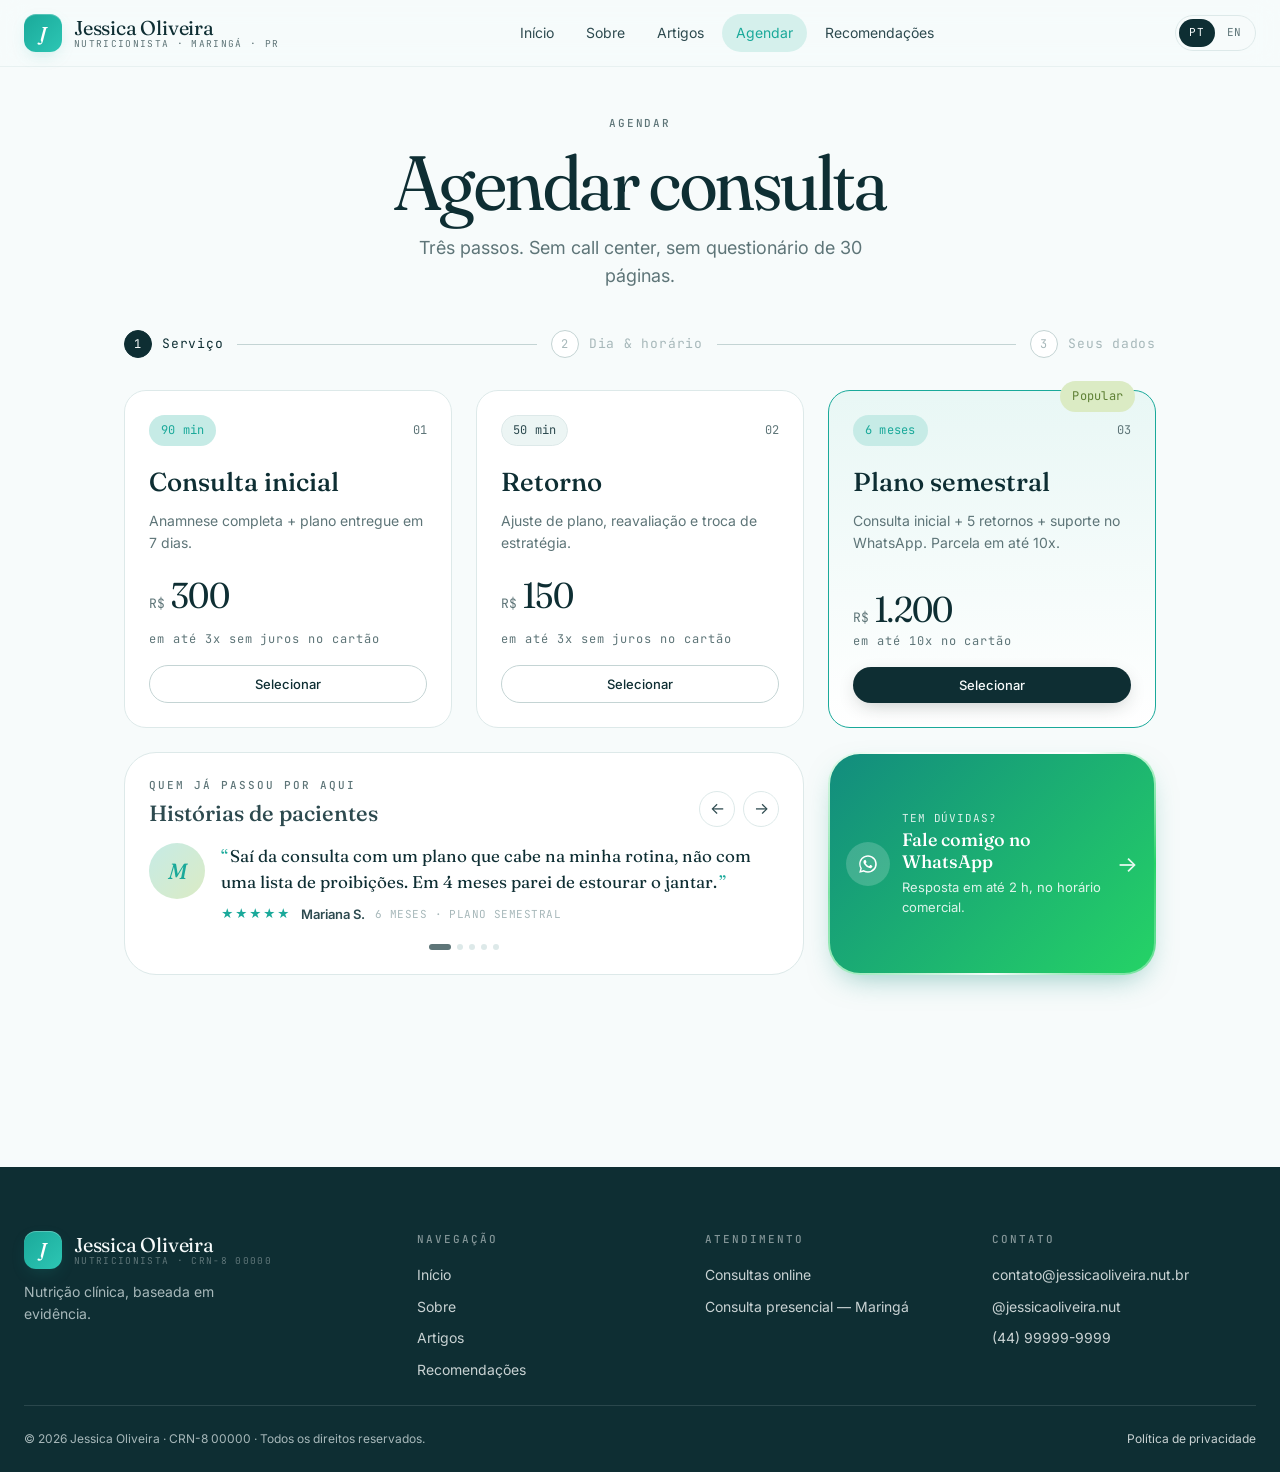
==== agendamento.html @ 76c6b646 "Site da Jessica Oliveira: versão inicial a partir do Claude Design - Páginas estáticas (início, sobr" ====
<!DOCTYPE html>
<html lang="pt-BR">
<head>
<meta charset="UTF-8">
<meta name="viewport" content="width=device-width, initial-scale=1.0">
<title>Agendar consulta · Jessica Oliveira, Nutricionista</title>
<meta name="description" content="Agende sua consulta de nutrição online ou presencial em Maringá - PR.">
<meta name="robots" content="noindex"><!-- REMOVER no lançamento -->
<link rel="icon" href="assets/favicon.svg" type="image/svg+xml">
<link rel="stylesheet" href="assets/styles.css">
<style>
  .stepper { display:flex; gap:0; align-items:center; margin-bottom: var(--s-6); }
  .step-node { display:flex; align-items:center; gap:10px; color:var(--ink-4); font-size:13px; font-family:var(--ff-mono); letter-spacing:0.06em; }
  .step-node .num { width:28px;height:28px;border-radius:50%;border:1px solid var(--line-2);display:grid;place-items:center;font-size:12px;background:var(--bg-3); flex:none; }
  .step-node.active { color:var(--ink); }
  .step-node.active .num { background:var(--ink); color:var(--bg); border-color:var(--ink); }
  .step-node.done .num { background:var(--primary); color:#fff; border-color:var(--primary); }
  .step-node.done { color:var(--primary); }
  .step-line { flex:1; height:1px; background:var(--line-2); margin: 0 14px; min-width: 20px; }
  @media (max-width: 560px) {
    .step-node .lbl { display:none; }
    .step-node.active .lbl { display:inline; }
    .step-line { margin: 0 8px; }
  }

  .service-card { padding: var(--s-5); border: 1px solid var(--line); border-radius: var(--r-lg); background: var(--bg-3); cursor: pointer; transition: all 0.2s var(--ease); display:flex;flex-direction:column; height:100%; position:relative; }
  .service-card:hover { border-color: var(--line-2); transform: translateY(-2px); box-shadow: var(--shadow); }
  .service-card.selected { border-color: var(--primary); box-shadow: 0 0 0 3px color-mix(in oklab, var(--primary) 18%, transparent), var(--shadow); background: color-mix(in oklab, var(--primary-soft) 30%, var(--bg-3)); }

  .cal-grid { display:grid; grid-template-columns: repeat(7, 1fr); gap: 6px; }
  .cal-head { font-family: var(--ff-mono); font-size: 11px; letter-spacing:0.08em; color:var(--ink-3); text-align:center; padding: 6px 0; }
  .cal-day { aspect-ratio: 1; display:grid; place-items:center; border-radius: 10px; font-size: 14px; font-family: var(--ff-mono); cursor: pointer; transition: all 0.15s var(--ease); background: transparent; color: var(--ink-2); border:1px solid transparent; }
  .cal-day.empty { visibility: hidden; pointer-events: none; }
  .cal-day.disabled { color: var(--ink-4); cursor: not-allowed; }
  .cal-day.avail:hover { background: var(--bg-2); border-color: var(--line-2); }
  .cal-day.selected { background: var(--ink); color: var(--bg); font-weight: 600; }
  .cal-day.today { border-color: var(--primary); }

  .time-slot { padding: 10px 12px; background: var(--bg-3); border: 1px solid var(--line); border-radius: var(--r); font-size: 14px; font-family: var(--ff-mono); cursor: pointer; transition: all 0.15s; }
  .time-slot:hover { border-color: var(--line-2); }
  .time-slot.selected { background: var(--ink); color: var(--bg); border-color: var(--ink); }

  .services-layout { display: grid; grid-template-columns: repeat(3, 1fr); gap: var(--s-5); }
  @media (max-width: 880px) {
    .services-layout { grid-template-columns: 1fr; }
    .services-layout > * { grid-column: 1 / -1 !important; grid-row: auto !important; }
  }

  /* Depoimentos */
  .testimonial-carousel { background: var(--bg-3); border: 1px solid var(--line); border-radius: var(--r-xl); padding: var(--s-5); display: flex; flex-direction: column; gap: var(--s-4); overflow: hidden; }
  .tcarousel-head { display: flex; justify-content: space-between; align-items: flex-end; gap: var(--s-3); }
  .tcarousel-controls { display:flex; gap: 8px; }
  .tcbtn { width: 36px; height: 36px; border-radius: 50%; border: 1px solid var(--line); background: var(--bg-3); color: var(--ink-2); font-size: 16px; display:flex; align-items:center; justify-content:center; transition: all 200ms ease; }
  .tcbtn:hover { background: var(--ink); color: var(--bg); border-color: var(--ink); }
  .tcarousel-viewport { overflow: hidden; }
  .tcarousel-track { display: flex; gap: var(--s-4); transition: transform 600ms cubic-bezier(0.22, 1, 0.36, 1); will-change: transform; }
  .tslide { flex: 0 0 100%; min-width: 0; display: grid; grid-template-columns: auto 1fr; gap: var(--s-4); align-items: start; }
  .tslide .avatar { width: 56px; height: 56px; font-size: 22px; }
  .tslide-quote { font-family: var(--ff-display); font-size: 17px; line-height: 1.5; color: var(--ink); font-weight: 400; text-wrap: pretty; }
  .tslide-quote::before { content: '“'; color: var(--primary); margin-right: 2px; }
  .tslide-quote::after { content: '”'; color: var(--primary); margin-left: 2px; }
  .tslide-meta { margin-top: 10px; display: flex; align-items: center; gap: 10px; font-size: 13px; flex-wrap: wrap; }
  .tslide-name { font-weight: 600; color: var(--ink-2); }
  .tslide-detail { color: var(--ink-4); font-family: var(--ff-mono); font-size: 11px; letter-spacing: 0.04em; text-transform: uppercase; }
  .tslide-stars { color: var(--primary); letter-spacing: 1px; font-size: 12px; }
  .tcarousel-dots { display: flex; gap: 6px; justify-content: center; padding-top: 4px; }
  .tcdot { width: 6px; height: 6px; border-radius: 50%; background: var(--line); border: none; padding: 0; transition: all 250ms ease; }
  .tcdot.active { background: var(--ink-3); width: 22px; border-radius: 3px; }

  /* WhatsApp */
  @property --wa-angle { syntax: '<angle>'; initial-value: 0deg; inherits: false; }
  .wa-cta {
    display: flex; align-items: center; gap: var(--s-3); padding: var(--s-4);
    color: white; border-radius: var(--r-xl); position: relative; overflow: hidden;
    box-shadow: 0 12px 30px -12px rgba(18,140,126,0.5);
    transition: transform 250ms ease, box-shadow 250ms ease;
    background:
      linear-gradient(135deg, #128C7E 0%, #25D366 100%) padding-box,
      conic-gradient(from var(--wa-angle), rgba(255,255,255,0) 0deg, rgba(255,255,255,0.95) 40deg, #25D366 90deg, rgba(255,255,255,0) 180deg, rgba(37,211,102,0.6) 260deg, rgba(255,255,255,0.95) 320deg, rgba(255,255,255,0) 360deg) border-box;
    border: 2px solid transparent;
    animation: wa-spin 4s linear infinite;
  }
  @keyframes wa-spin { to { --wa-angle: 360deg; } }
  .wa-cta:hover { transform: translateY(-2px); box-shadow: 0 16px 40px -12px rgba(18,140,126,0.65); }
  .wa-cta:hover .wa-arrow { transform: translateX(4px); }
  .wa-icon { width: 44px; height: 44px; border-radius: 50%; background: rgba(255,255,255,0.18); display: flex; align-items: center; justify-content: center; flex-shrink: 0; }
  .wa-arrow { font-size: 22px; transition: transform 250ms ease; opacity: 0.9; }
  @media (prefers-reduced-motion: reduce) { .wa-cta { animation: none; } }
</style>
</head>
<body data-page="agendar">

<div id="site-nav"></div>

<section class="section" style="padding-top:var(--s-7);padding-bottom:var(--s-5)">
  <div class="container" style="max-width:900px;text-align:center" data-reveal>
    <div class="eyebrow mb-3" data-i18n="nav.booking">Agendar</div>
    <h1 class="display display-lg" style="margin-bottom:var(--s-3)" data-i18n="bk.title">Agendar consulta</h1>
    <p style="font-size:18px;color:var(--ink-3);max-width:44ch;margin:0 auto" data-i18n="bk.sub">Três passos. Sem call center, sem questionário de 30 páginas.</p>
  </div>
</section>

<section class="section" style="padding-top: var(--s-4)">
  <div class="container" style="max-width:1080px">

    <div class="stepper" id="stepper">
      <div class="step-node active" data-step="1"><span class="num">1</span><span class="lbl" data-i18n="bk.step.1">Serviço</span></div>
      <div class="step-line"></div>
      <div class="step-node" data-step="2"><span class="num">2</span><span class="lbl" data-i18n="bk.step.2">Dia & horário</span></div>
      <div class="step-line"></div>
      <div class="step-node" data-step="3"><span class="num">3</span><span class="lbl" data-i18n="bk.step.3">Seus dados</span></div>
    </div>

    <!-- PASSO 1: SERVIÇO (preços em assets/site.js) -->
    <div id="step-1" class="step-panel">
      <div class="services-layout" data-reveal-stagger>
        <div class="service-card tilt" data-service="inicial" data-reveal>
          <div class="flex-between mb-4">
            <div class="chip chip-primary" data-i18n="bk.s.1.dur">90 min</div>
            <div class="num-mono" style="font-size:12px;color:var(--ink-3)">01</div>
          </div>
          <h3 style="font-family:var(--ff-display);font-size:26px;font-weight:500;margin-bottom:8px" data-i18n="bk.s.1.t">Consulta inicial</h3>
          <p style="color:var(--ink-3);font-size:14px;margin-bottom:var(--s-5);flex:1" data-i18n="bk.s.1.d">Anamnese completa + plano entregue em 7 dias.</p>
          <div style="display:flex;align-items:baseline;gap:6px;margin-bottom:var(--s-4)">
            <span class="num-mono" style="font-size:13px;color:var(--ink-3)">R$</span>
            <span class="display" style="font-size:36px;color:var(--ink)" data-price-of="inicial">—</span>
          </div>
          <div class="label-mono" style="margin-bottom:var(--s-4)" data-i18n="bk.installments.3x">em até 3x sem juros no cartão</div>
          <button class="btn btn-ghost btn-sm" style="width:100%;justify-content:center"><span data-i18n="bk.select">Selecionar</span></button>
        </div>

        <div class="service-card tilt" data-service="retorno" data-reveal>
          <div class="flex-between mb-4">
            <div class="chip" data-i18n="bk.s.2.dur">50 min</div>
            <div class="num-mono" style="font-size:12px;color:var(--ink-3)">02</div>
          </div>
          <h3 style="font-family:var(--ff-display);font-size:26px;font-weight:500;margin-bottom:8px" data-i18n="bk.s.2.t">Retorno</h3>
          <p style="color:var(--ink-3);font-size:14px;margin-bottom:var(--s-5);flex:1" data-i18n="bk.s.2.d">Ajuste de plano, reavaliação e troca de estratégia.</p>
          <div style="display:flex;align-items:baseline;gap:6px;margin-bottom:var(--s-4)">
            <span class="num-mono" style="font-size:13px;color:var(--ink-3)">R$</span>
            <span class="display" style="font-size:36px;color:var(--ink)" data-price-of="retorno">—</span>
          </div>
          <div class="label-mono" style="margin-bottom:var(--s-4)" data-i18n="bk.installments.3x">em até 3x sem juros no cartão</div>
          <button class="btn btn-ghost btn-sm" style="width:100%;justify-content:center"><span data-i18n="bk.select">Selecionar</span></button>
        </div>

        <div class="service-card tilt" data-service="plano" data-reveal style="border-color:var(--primary);background:linear-gradient(180deg,color-mix(in oklab, var(--primary-soft) 40%, var(--bg-3)),var(--bg-3))">
          <div style="position:absolute;top:-10px;right:20px" class="chip chip-accent">Popular</div>
          <div class="flex-between mb-4">
            <div class="chip chip-primary" data-i18n="bk.s.3.dur">6 meses</div>
            <div class="num-mono" style="font-size:12px;color:var(--ink-3)">03</div>
          </div>
          <h3 style="font-family:var(--ff-display);font-size:26px;font-weight:500;margin-bottom:8px" data-i18n="bk.s.3.t">Plano semestral</h3>
          <p style="color:var(--ink-3);font-size:14px;margin-bottom:var(--s-5);flex:1" data-i18n="bk.s.3.d">Consulta inicial + 5 retornos + suporte no WhatsApp. Parcela em até 10x.</p>
          <div style="display:flex;align-items:baseline;gap:6px;margin-bottom:4px">
            <span class="num-mono" style="font-size:13px;color:var(--ink-3)">R$</span>
            <span class="display" style="font-size:36px;color:var(--ink)" data-price-of="plano">—</span>
          </div>
          <div class="label-mono" style="margin-bottom:var(--s-4)" data-i18n="bk.installments">em até 10x no cartão</div>
          <button class="btn btn-primary btn-sm" style="width:100%;justify-content:center"><span data-i18n="bk.select">Selecionar</span></button>
        </div>

        <!-- Depoimentos (A CONFIRMAR: trocar por depoimentos reais e autorizados) -->
        <div class="testimonial-carousel" id="tcarousel" style="grid-column: 1 / 3; grid-row: 2;">
          <div class="tcarousel-head">
            <div>
              <div class="eyebrow" style="margin-bottom:6px" data-i18n="bk.tm.eyebrow">Quem já passou por aqui</div>
              <div style="font-family:var(--ff-display);font-size:22px;font-weight:500;line-height:1.2" data-i18n="bk.tm.title">Histórias de pacientes</div>
            </div>
            <div class="tcarousel-controls">
              <button class="tcbtn" id="tc-prev" aria-label="Anterior">←</button>
              <button class="tcbtn" id="tc-next" aria-label="Próximo">→</button>
            </div>
          </div>
          <div class="tcarousel-viewport"><div class="tcarousel-track" id="tc-track"></div></div>
          <div class="tcarousel-dots" id="tc-dots"></div>
        </div>

        <a data-wa="Olá Jessica, gostaria de tirar uma dúvida sobre os planos." class="wa-cta" style="grid-column: 3; grid-row: 2;">
          <div class="wa-icon" aria-hidden="true">
            <svg viewBox="0 0 32 32" width="22" height="22" fill="currentColor"><path d="M16 3.2C8.9 3.2 3.2 8.9 3.2 16c0 2.3.6 4.5 1.7 6.4L3.2 28.8l6.6-1.7c1.9 1 4 1.6 6.2 1.6 7.1 0 12.8-5.7 12.8-12.8S23.1 3.2 16 3.2zm0 23.4c-2 0-3.9-.5-5.6-1.5l-.4-.2-3.9 1 1-3.8-.3-.4A10.6 10.6 0 1 1 16 26.6zm5.8-8c-.3-.2-1.9-.9-2.2-1-.3-.1-.5-.2-.7.2s-.8 1-1 1.2c-.2.2-.4.2-.7.1-.3-.2-1.4-.5-2.6-1.6-.9-.9-1.6-1.9-1.8-2.2-.2-.3 0-.5.1-.7l.5-.6c.2-.2.2-.3.3-.5.1-.2.1-.4 0-.6l-1-2.4c-.3-.6-.5-.5-.7-.5h-.6c-.2 0-.6.1-.9.4-.3.3-1.1 1.1-1.1 2.7s1.1 3.1 1.3 3.3c.2.2 2.2 3.4 5.4 4.8.8.3 1.4.5 1.8.7.8.2 1.5.2 2 .1.6-.1 1.9-.8 2.2-1.5.3-.7.3-1.4.2-1.5-.1-.1-.3-.2-.6-.4z"/></svg>
          </div>
          <div style="flex:1">
            <div style="font-size:11px;letter-spacing:0.08em;text-transform:uppercase;font-family:var(--ff-mono);opacity:0.85" data-i18n="bk.wa.eyebrow">Tem dúvidas?</div>
            <div style="font-family:var(--ff-display);font-size:18px;font-weight:500;line-height:1.2;margin-top:2px" data-i18n="bk.wa.title">Fale comigo no WhatsApp</div>
            <div style="font-size:13px;opacity:0.85;margin-top:4px" data-i18n="bk.wa.sub">Resposta em até 2 h, no horário comercial.</div>
          </div>
          <div class="wa-arrow" aria-hidden="true">→</div>
        </a>
      </div>
    </div>

    <!-- PASSO 2: DIA E HORÁRIO (dias/horários em assets/site.js) -->
    <div id="step-2" class="step-panel" style="display:none">
      <div class="split" style="grid-template-columns:1.1fr 1fr;gap:var(--s-6);align-items:start">
        <div class="card card-lg">
          <div class="flex-between mb-5">
            <button class="btn btn-ghost btn-sm" id="prev-month" aria-label="Mês anterior">←</button>
            <div class="display" id="month-label" style="font-size:22px;font-weight:500"></div>
            <button class="btn btn-ghost btn-sm" id="next-month" aria-label="Próximo mês">→</button>
          </div>
          <div class="cal-grid" id="cal-head"></div>
          <div class="cal-grid" id="cal-days" style="margin-top:4px"></div>
        </div>

        <div class="card card-lg">
          <div class="eyebrow mb-4" id="time-date-label" data-i18n="bk.pick.day">Escolha um dia →</div>
          <div id="time-panel">
            <div style="text-align:center;padding:var(--s-7) 0;color:var(--ink-4)">
              <svg width="44" height="44" viewBox="0 0 24 24" fill="none" stroke="currentColor" stroke-width="1.2" style="margin:0 auto var(--s-3)"><circle cx="12" cy="12" r="9"/><path d="M12 7v5l3 2"/></svg>
              <p style="font-size:14px" data-i18n="bk.pick.hint">Selecione uma data no calendário</p>
            </div>
          </div>
        </div>
      </div>

      <div class="flex-between mt-6">
        <button class="btn btn-ghost" onclick="goStep(1)">← <span data-i18n="bk.back">Voltar</span></button>
        <button class="btn btn-primary" id="to-step-3" disabled style="opacity:0.4;pointer-events:none"><span data-i18n="bk.next">Continuar</span> <span class="arrow">→</span></button>
      </div>
    </div>

    <!-- PASSO 3: DADOS -->
    <div id="step-3" class="step-panel" style="display:none">
      <div class="split" style="grid-template-columns:1.3fr 1fr;gap:var(--s-6);align-items:start">
        <div class="card card-lg">
          <div class="eyebrow mb-4" data-i18n="bk.step.3">Seus dados</div>
          <div class="grid grid-2" style="gap:var(--s-4)">
            <div class="field" style="grid-column:1/-1">
              <label for="f-name" data-i18n="bk.name">Nome completo</label>
              <input type="text" id="f-name" autocomplete="name" placeholder="Seu nome">
            </div>
            <div class="field">
              <label for="f-email" data-i18n="bk.email">E-mail</label>
              <input type="email" id="f-email" autocomplete="email" placeholder="voce@email.com">
            </div>
            <div class="field">
              <label for="f-phone" data-i18n="bk.phone">WhatsApp</label>
              <input type="tel" id="f-phone" autocomplete="tel" placeholder="(44) 99999-9999">
            </div>
            <div class="field" style="grid-column:1/-1">
              <label for="f-notes" data-i18n="bk.notes">Observações (opcional)</label>
              <textarea id="f-notes" rows="4" placeholder="Algo que eu deva saber antes da consulta?"></textarea>
            </div>
          </div>
        </div>

        <div class="glass" style="padding:var(--s-5)">
          <div class="eyebrow mb-4" data-i18n="bk.summary">Resumo</div>
          <div id="summary-body" style="display:flex;flex-direction:column;gap:var(--s-3)"></div>
          <hr class="divider">
          <button class="btn btn-primary btn-lg" id="confirm-btn" style="width:100%;justify-content:center"><span data-i18n="bk.confirm">Enviar pedido pelo WhatsApp</span></button>
          <p class="label-mono" style="margin-top:var(--s-3);text-align:center;line-height:1.5" data-i18n="bk.confirm.note">O horário fica confirmado quando a Jessica responder no WhatsApp.</p>
        </div>
      </div>

      <div class="flex-between mt-6">
        <button class="btn btn-ghost" onclick="goStep(2)">← <span data-i18n="bk.back">Voltar</span></button>
      </div>
    </div>

    <!-- ENVIADO -->
    <div id="step-success" class="step-panel" style="display:none">
      <div class="glass pad-box" style="text-align:center;max-width:620px;margin:0 auto">
        <div style="width:72px;height:72px;border-radius:50%;background:var(--primary);color:#fff;display:grid;place-items:center;margin:0 auto var(--s-5);font-size:32px">✓</div>
        <h2 class="display display-md" style="margin-bottom:var(--s-3)" data-i18n="bk.success.t">Pedido enviado!</h2>
        <p style="color:var(--ink-3);font-size:16px;max-width:40ch;margin:0 auto var(--s-5)" data-i18n="bk.success.d">Abrimos o WhatsApp com os seus dados.</p>
        <div id="success-summary" class="card" style="text-align:left;margin-bottom:var(--s-5)"></div>
        <div class="flex-center gap-3" style="flex-wrap:wrap">
          <a id="wa-again" class="btn btn-primary" target="_blank" rel="noopener"><span data-i18n="bk.success.again">Abrir WhatsApp de novo</span></a>
          <a href="index.html" class="btn btn-ghost">← <span data-i18n="nav.home">Início</span></a>
        </div>
      </div>
    </div>
  </div>
</section>

<div id="site-footer"></div>

<script src="assets/site.js"></script>
<script src="assets/i18n.js"></script>
<script src="assets/app.js"></script>

<script>
// ============== AGENDAMENTO ==============
const S = window.SITE;
const L = () => window.I18N?.lang || 'pt';
const T = (k) => window.I18N?.t(k) || k;
const state = { service: null, date: null, time: null };
const serviceKeys = { inicial: 'bk.s.1.t', retorno: 'bk.s.2.t', plano: 'bk.s.3.t' };
const brl = (v) => 'R$ ' + v.toLocaleString('pt-BR');

function goStep(n) {
  ['1', '2', '3', 'success'].forEach(s => {
    const el = document.getElementById('step-' + s);
    if (el) el.style.display = 'none';
  });
  document.getElementById('step-' + n).style.display = 'block';
  document.querySelectorAll('.step-node').forEach(node => {
    const s = parseInt(node.dataset.step);
    node.classList.remove('active', 'done');
    if (n === 'success') { node.classList.add('done'); return; }
    if (s < n) node.classList.add('done');
    if (s === n) node.classList.add('active');
  });
  window.scrollTo({ top: document.querySelector('.stepper').offsetTop - 90, behavior: 'smooth' });
}

document.querySelectorAll('.service-card').forEach(card => {
  card.addEventListener('click', () => {
    document.querySelectorAll('.service-card').forEach(c => c.classList.remove('selected'));
    card.classList.add('selected');
    state.service = card.dataset.service;
    setTimeout(() => goStep(2), 280);
  });
});

// ============== CALENDÁRIO ==============
const today = new Date(); today.setHours(0, 0, 0, 0);
const viewDate = new Date(today.getFullYear(), today.getMonth(), 1);
const maxDate = new Date(today); maxDate.setDate(maxDate.getDate() + 60);

function isAvailable(date) {
  return date > today && date <= maxDate && S.diasAtendimento.includes(date.getDay());
}

function renderCalendar() {
  const y = viewDate.getFullYear(), m = viewDate.getMonth();
  const loc = L() === 'pt' ? 'pt-BR' : 'en-US';
  const label = new Date(y, m, 1).toLocaleDateString(loc, { month: 'long', year: 'numeric' }).replace(' de ', ' ');
  document.getElementById('month-label').textContent = label.charAt(0).toUpperCase() + label.slice(1);
  const heads = L() === 'pt' ? ['D', 'S', 'T', 'Q', 'Q', 'S', 'S'] : ['S', 'M', 'T', 'W', 'T', 'F', 'S'];
  document.getElementById('cal-head').innerHTML = heads.map(h => `<div class="cal-head">${h}</div>`).join('');

  const first = new Date(y, m, 1).getDay();
  const days = new Date(y, m + 1, 0).getDate();
  const grid = document.getElementById('cal-days');
  grid.innerHTML = '';
  for (let i = 0; i < first; i++) {
    const d = document.createElement('div'); d.className = 'cal-day empty'; grid.appendChild(d);
  }
  for (let d = 1; d <= days; d++) {
    const dd = new Date(y, m, d);
    const btn = document.createElement('div');
    btn.className = 'cal-day';
    btn.textContent = d;
    if (dd.getTime() === today.getTime()) btn.classList.add('today');
    if (isAvailable(dd)) {
      btn.classList.add('avail');
      btn.addEventListener('click', () => selectDate(dd, btn));
    } else {
      btn.classList.add('disabled');
    }
    if (state.date && dd.getTime() === state.date.getTime()) btn.classList.add('selected');
    grid.appendChild(btn);
  }
  document.getElementById('prev-month').style.visibility =
    (y === today.getFullYear() && m === today.getMonth()) ? 'hidden' : 'visible';
  document.getElementById('next-month').style.visibility =
    (new Date(y, m + 1, 1) > maxDate) ? 'hidden' : 'visible';
}

function selectDate(date, btn) {
  document.querySelectorAll('.cal-day.selected').forEach(el => el.classList.remove('selected'));
  btn.classList.add('selected');
  state.date = date;
  state.time = null;
  setContinue(false);
  renderTimes();
}

function setContinue(on) {
  const cont = document.getElementById('to-step-3');
  cont.disabled = !on;
  cont.style.opacity = on ? '1' : '0.4';
  cont.style.pointerEvents = on ? 'auto' : 'none';
}

function fmtDate(d, withYear) {
  return d.toLocaleDateString(L() === 'pt' ? 'pt-BR' : 'en-US',
    Object.assign({ weekday: 'long', day: 'numeric', month: 'long' }, withYear ? { year: 'numeric' } : {}));
}

function renderTimes() {
  if (!state.date) return;
  const panel = document.getElementById('time-panel');
  const dateLbl = document.getElementById('time-date-label');
  dateLbl.removeAttribute('data-i18n');
  dateLbl.textContent = fmtDate(state.date);
  const mk = (list) => list.map(t =>
    `<button class="time-slot${state.time === t ? ' selected' : ''}" data-time="${t}">${t}</button>`).join('');
  panel.innerHTML = `
    <div class="label-mono mb-3">${T('bk.morning')}</div>
    <div style="display:grid;grid-template-columns:repeat(3,1fr);gap:8px;margin-bottom:var(--s-4)">${mk(S.horarios.manha)}</div>
    <div class="label-mono mb-3">${T('bk.afternoon')}</div>
    <div style="display:grid;grid-template-columns:repeat(3,1fr);gap:8px">${mk(S.horarios.tarde)}</div>`;
  panel.querySelectorAll('.time-slot').forEach(btn => {
    btn.addEventListener('click', () => {
      panel.querySelectorAll('.time-slot').forEach(b => b.classList.remove('selected'));
      btn.classList.add('selected');
      state.time = btn.dataset.time;
      setContinue(true);
    });
  });
}

document.getElementById('prev-month').addEventListener('click', () => { viewDate.setMonth(viewDate.getMonth() - 1); renderCalendar(); });
document.getElementById('next-month').addEventListener('click', () => { viewDate.setMonth(viewDate.getMonth() + 1); renderCalendar(); });
document.getElementById('to-step-3').addEventListener('click', () => { renderSummary(); goStep(3); });

function summaryRows() {
  const svc = S.servicos[state.service];
  return [
    ['Serviço', T(serviceKeys[state.service])],
    ['Data', fmtDate(state.date, true)],
    ['Horário', state.time],
    ['Duração', svc.duracao],
    ['Valor', brl(svc.preco)]
  ];
}

function renderSummary() {
  const rows = summaryRows();
  document.getElementById('summary-body').innerHTML = rows.map(([k, v], i) =>
    (i === rows.length - 1 ? '<hr class="divider" style="margin: var(--s-2) 0">' : '') +
    `<div class="flex-between" style="gap:12px"><span class="label-mono">${k}</span><span style="font-weight:600;color:var(--ink);text-align:right;${k === 'Data' ? 'text-transform:capitalize' : ''}">${v}</span></div>`
  ).join('');
}

document.getElementById('confirm-btn').addEventListener('click', () => {
  const f = (id) => document.getElementById(id);
  const name = f('f-name').value.trim();
  const email = f('f-email').value.trim();
  const phone = f('f-phone').value.trim();
  const notes = f('f-notes').value.trim();
  f('f-name').parentElement.classList.toggle('invalid', !name);
  f('f-phone').parentElement.classList.toggle('invalid', !phone);
  if (!name || !phone) { alert(L() === 'pt' ? 'Preencha nome e WhatsApp.' : 'Please fill in name and WhatsApp.'); return; }

  const lines = ['Olá Jessica! Vim pelo site e gostaria de agendar:', ''];
  summaryRows().forEach(([k, v]) => lines.push(`• ${k}: ${v}`));
  lines.push('', `• Nome: ${name}`, `• WhatsApp: ${phone}`);
  if (email) lines.push(`• E-mail: ${email}`);
  if (notes) lines.push(`• Observações: ${notes}`);
  const url = S.waLink(lines.join('\n'));

  document.getElementById('wa-again').href = url;
  document.getElementById('success-summary').innerHTML = document.getElementById('summary-body').innerHTML;
  window.open(url, '_blank', 'noopener');
  goStep('success');
});

document.addEventListener('langchange', () => { renderCalendar(); renderTimes(); if (state.time) renderSummary(); });
renderCalendar();

// ============== DEPOIMENTOS (A CONFIRMAR: trocar por depoimentos reais) ==============
const testimonials = [
  { name: 'Mariana S.', detail: '6 meses · Plano semestral', quote: 'Saí da consulta com um plano que cabe na minha rotina, não com uma lista de proibições. Em 4 meses parei de estourar o jantar.' },
  { name: 'Rafael C.',  detail: 'Consulta inicial', quote: 'Esperava um cardápio rígido. Recebi educação alimentar e ferramentas pra decidir. Mudou minha relação com comida.' },
  { name: 'Camila P.',  detail: 'Plano semestral', quote: 'Já tinha tentado três nutricionistas. A Jessica foi a primeira que ouviu antes de prescrever. Faz toda diferença.' },
  { name: 'João M.',    detail: 'Retorno · 4º mês', quote: 'Atendimento online funcionou super bem pra minha rotina. WhatsApp pra dúvidas pontuais foi um divisor de águas.' },
  { name: 'Beatriz L.', detail: 'Plano semestral · finalizado', quote: 'Resultados que ficaram. 8 meses depois ainda sigo o que aprendi. Não foi dieta, foi um jeito novo de comer.' }
];

(function initCarousel() {
  const track = document.getElementById('tc-track');
  const dotsBox = document.getElementById('tc-dots');
  if (!track || !dotsBox) return;

  testimonials.forEach((t, i) => {
    const slide = document.createElement('div');
    slide.className = 'tslide';
    slide.innerHTML = `
      <div class="avatar">${t.name.charAt(0)}</div>
      <div>
        <div class="tslide-quote">${t.quote}</div>
        <div class="tslide-meta">
          <span class="tslide-stars">★★★★★</span>
          <span class="tslide-name">${t.name}</span>
          <span class="tslide-detail">${t.detail}</span>
        </div>
      </div>`;
    track.appendChild(slide);
    const dot = document.createElement('button');
    dot.className = 'tcdot' + (i === 0 ? ' active' : '');
    dot.setAttribute('aria-label', 'Depoimento ' + (i + 1));
    dot.addEventListener('click', () => go(i));
    dotsBox.appendChild(dot);
  });

  let idx = 0, timer = null;
  function go(n) {
    idx = (n + testimonials.length) % testimonials.length;
    track.style.transform = `translateX(calc(-${idx * 100}% - ${idx} * var(--s-4)))`;
    [...dotsBox.children].forEach((d, i) => d.classList.toggle('active', i === idx));
    restart();
  }
  function restart() { clearInterval(timer); timer = setInterval(() => go(idx + 1), 5500); }

  document.getElementById('tc-prev').addEventListener('click', () => go(idx - 1));
  document.getElementById('tc-next').addEventListener('click', () => go(idx + 1));
  const carousel = document.getElementById('tcarousel');
  carousel.addEventListener('mouseenter', () => clearInterval(timer));
  carousel.addEventListener('mouseleave', restart);
  restart();
})();
</script>
</body>
</html>
---- assets/styles.css ----
/* ============================================================
   Jessica Oliveira · Nutricionista — Design System
   Paleta turquesa + verde salada · Fraunces + Inter + JetBrains Mono
   ============================================================ */

@import url('https://fonts.googleapis.com/css2?family=Fraunces:ital,opsz,wght@0,9..144,300..700;1,9..144,300..700&family=Inter:wght@300;400;500;600;700&family=JetBrains+Mono:wght@400;500;600&display=swap');

/* --------------------------- CORES E MEDIDAS --------------------------- */
:root {
  --bg:           #f7fbfb;   /* off-white com sopro turquesa */
  --bg-2:         #ecf5f4;   /* card raised */
  --bg-3:         #ffffff;   /* pure white */
  --ink:          #0e2e33;   /* deep teal ink */
  --ink-2:        #2d4a4f;   /* body */
  --ink-3:        #5e7578;   /* muted */
  --ink-4:        #a7b8ba;   /* faint */
  --line:         #dde9e9;   /* hairline */
  --line-2:       #c4d4d4;   /* emphasis */

  --primary:      #1aa99a;   /* turquesa — da estante */
  --primary-2:    #2dc6b4;
  --primary-soft: #c6ebe6;
  --primary-glow: rgba(26,169,154,0.28);

  --accent:       #8fb85a;   /* verde salada */
  --accent-soft:  #dbebc4;
  --gold:         #c9a876;

  --success:      #5a8a5c;
  --danger:       #c15b5b;

  --s-1: 4px;
  --s-2: 8px;
  --s-3: 12px;
  --s-4: 16px;
  --s-5: 24px;
  --s-6: 32px;
  --s-7: 48px;
  --s-8: 64px;
  --s-9: 96px;

  --r-sm: 8px;
  --r:    14px;
  --r-lg: 22px;
  --r-xl: 32px;
  --r-pill: 999px;

  --shadow-sm:  0 1px 2px rgba(26,38,32,0.04), 0 2px 6px rgba(26,38,32,0.04);
  --shadow:     0 4px 16px rgba(26,38,32,0.06), 0 12px 32px rgba(26,38,32,0.06);
  --shadow-lg:  0 12px 36px rgba(26,38,32,0.10), 0 32px 80px rgba(26,38,32,0.08);
  --shadow-glow: 0 20px 60px -20px var(--primary-glow);

  --ff-display: 'Fraunces', 'Times New Roman', serif;
  --ff-body:    'Inter', -apple-system, BlinkMacSystemFont, sans-serif;
  --ff-mono:    'JetBrains Mono', ui-monospace, monospace;

  --ease: cubic-bezier(.2,.7,.2,1);
}

/* --------------------------- RESET --------------------------- */
*, *::before, *::after { box-sizing: border-box; }
html, body { margin: 0; padding: 0; }
html { scroll-behavior: smooth; }
body {
  font-family: var(--ff-body);
  background: var(--bg);
  color: var(--ink-2);
  font-size: 16px;
  line-height: 1.55;
  -webkit-font-smoothing: antialiased;
  overflow-x: hidden;
}
img, svg { display: block; max-width: 100%; }
a { color: inherit; text-decoration: none; }
button { font: inherit; border: none; background: none; cursor: pointer; color: inherit; }
input, textarea, select { font: inherit; color: inherit; }

/* --------------------------- TIPOGRAFIA --------------------------- */
.display {
  font-family: var(--ff-display);
  font-weight: 400;
  letter-spacing: -0.02em;
  line-height: 1.02;
  color: var(--ink);
  font-variation-settings: "opsz" 144, "SOFT" 50;
}
.display-xl { font-size: clamp(44px, 8vw, 112px); }
.display-lg { font-size: clamp(36px, 6vw, 80px); }
.display-md { font-size: clamp(30px, 4.5vw, 56px); }
.display-sm { font-size: clamp(24px, 3vw, 36px); }

.eyebrow {
  font-family: var(--ff-mono);
  font-size: 11px;
  letter-spacing: 0.18em;
  text-transform: uppercase;
  color: var(--ink-3);
  font-weight: 500;
}
.label-mono {
  font-family: var(--ff-mono);
  font-size: 12px;
  letter-spacing: 0.08em;
  color: var(--ink-3);
}
.num-mono { font-family: var(--ff-mono); font-feature-settings: "tnum" 1; }

h1, h2, h3, h4 { margin: 0; color: var(--ink); }
p { margin: 0; }

/* --------------------------- LAYOUT --------------------------- */
.container {
  width: 100%;
  max-width: 1280px;
  margin: 0 auto;
  padding: 0 var(--s-5);
}
.section { padding: var(--s-9) 0; }
.section-sm { padding: var(--s-7) 0; }

.grid { display: grid; gap: var(--s-5); }
.grid-2 { grid-template-columns: repeat(2, 1fr); }
.grid-3 { grid-template-columns: repeat(3, 1fr); }
.grid-4 { grid-template-columns: repeat(4, 1fr); }
@media (max-width: 960px) {
  .grid-3, .grid-4 { grid-template-columns: repeat(2, 1fr); }
}
@media (max-width: 640px) {
  .grid-2, .grid-3, .grid-4 { grid-template-columns: 1fr; }
}

/* Duas colunas que viram uma no celular */
.split { display: grid; gap: var(--s-7); align-items: center; }
@media (max-width: 860px) {
  .split { grid-template-columns: 1fr !important; gap: var(--s-6); }
  .split-reverse > :first-child { order: 2; }
}

.flex { display: flex; }
.flex-center { display: flex; align-items: center; justify-content: center; }
.flex-between { display: flex; align-items: center; justify-content: space-between; }
.gap-2 { gap: var(--s-2); }
.gap-3 { gap: var(--s-3); }
.gap-4 { gap: var(--s-4); }
.gap-5 { gap: var(--s-5); }

/* --------------------------- MENU --------------------------- */
.nav {
  position: sticky;
  top: 0;
  z-index: 50;
  backdrop-filter: blur(14px) saturate(140%);
  -webkit-backdrop-filter: blur(14px) saturate(140%);
  background: color-mix(in oklab, var(--bg) 78%, transparent);
  border-bottom: 1px solid color-mix(in oklab, var(--line) 60%, transparent);
}
.nav-inner {
  max-width: 1280px;
  margin: 0 auto;
  padding: 14px var(--s-5);
  display: flex;
  align-items: center;
  justify-content: space-between;
  gap: var(--s-4);
}
.brand {
  display: flex;
  align-items: center;
  gap: 12px;
  font-family: var(--ff-display);
  font-size: 20px;
  color: var(--ink);
  letter-spacing: -0.01em;
  min-width: 0;
}
.brand-mark {
  position: relative;
  flex: none;
  width: 38px;
  height: 38px;
  border-radius: 12px;
  overflow: hidden;
  background: linear-gradient(135deg, var(--primary) 0%, var(--primary-2) 100%);
  color: #fff;
  display: grid;
  place-items: center;
  font-family: var(--ff-display);
  font-weight: 500;
  font-style: italic;
  font-size: 20px;
  box-shadow: 0 6px 18px -6px var(--primary-glow), inset 0 1px 0 rgba(255,255,255,0.25);
}
.brand-mark img { position: absolute; inset: 0; width: 100%; height: 100%; object-fit: cover; }
.brand-meta { display: flex; flex-direction: column; line-height: 1.1; white-space: nowrap; }
.brand-meta small {
  font-family: var(--ff-mono);
  font-size: 9.5px;
  letter-spacing: 0.14em;
  text-transform: uppercase;
  color: var(--ink-3);
}

.nav-links { display: flex; align-items: center; gap: 4px; }
.nav-link {
  padding: 8px 14px;
  border-radius: var(--r-pill);
  font-size: 14px;
  color: var(--ink-2);
  transition: all 0.2s var(--ease);
  position: relative;
}
.nav-link:hover { color: var(--ink); background: color-mix(in oklab, var(--primary-soft) 50%, transparent); }
.nav-link.active { color: var(--primary); background: color-mix(in oklab, var(--primary-soft) 70%, transparent); }

.nav-actions { display: flex; align-items: center; gap: 10px; }

.nav-toggle {
  display: none;
  width: 40px; height: 40px;
  border-radius: 12px;
  border: 1px solid var(--line);
  background: var(--bg-3);
  flex-direction: column;
  align-items: center;
  justify-content: center;
  gap: 4px;
}
.nav-toggle span { display: block; width: 18px; height: 1.5px; background: var(--ink); border-radius: 2px; transition: transform .2s var(--ease), opacity .2s; }
.nav.open .nav-toggle span:nth-child(1) { transform: translateY(5.5px) rotate(45deg); }
.nav.open .nav-toggle span:nth-child(2) { opacity: 0; }
.nav.open .nav-toggle span:nth-child(3) { transform: translateY(-5.5px) rotate(-45deg); }

@media (max-width: 960px) {
  .nav-toggle { display: flex; }
  .nav-links {
    display: none;
    position: absolute;
    top: 100%; left: 0; right: 0;
    flex-direction: column;
    align-items: stretch;
    gap: 2px;
    padding: var(--s-3) var(--s-5) var(--s-5);
    background: var(--bg);
    border-bottom: 1px solid var(--line);
    box-shadow: var(--shadow);
  }
  .nav.open .nav-links { display: flex; }
  .nav-link { padding: 12px 14px; font-size: 16px; }
}
@media (max-width: 560px) {
  .nav .nav-cta { display: none; }
  .brand-meta small { display: none; }
  .brand { font-size: 18px; }
}

/* --------------------------- BOTÕES --------------------------- */
.btn {
  display: inline-flex;
  align-items: center;
  gap: 10px;
  padding: 12px 22px;
  border-radius: var(--r-pill);
  font-weight: 500;
  font-size: 14.5px;
  letter-spacing: -0.005em;
  transition: all 0.2s var(--ease);
  cursor: pointer;
  position: relative;
  white-space: nowrap;
}
.btn:active { transform: scale(0.97); }

.btn-primary {
  background: var(--ink);
  color: var(--bg);
  box-shadow: 0 6px 20px -6px rgba(26,38,32,0.3);
}
.btn-primary:hover {
  background: var(--primary);
  box-shadow: 0 10px 30px -8px var(--primary-glow);
  transform: translateY(-1px);
}

.btn-ghost {
  background: transparent;
  color: var(--ink);
  border: 1px solid var(--line-2);
}
.btn-ghost:hover { background: var(--bg-2); border-color: var(--ink-3); }

.btn-accent {
  background: var(--accent);
  color: #fff;
  box-shadow: 0 6px 20px -6px rgba(143,184,90,0.5);
}
.btn-accent:hover { transform: translateY(-1px); filter: brightness(1.05); }

.btn-sm { padding: 8px 16px; font-size: 13px; }
.btn-lg { padding: 16px 28px; font-size: 15.5px; }
@media (max-width: 480px) {
  .btn-lg { padding: 14px 22px; font-size: 15px; white-space: normal; text-align: center; }
}

.btn .arrow { display: inline-block; transition: transform 0.25s var(--ease); }
.btn:hover .arrow { transform: translateX(3px); }

/* --------------------------- CARDS --------------------------- */
.card {
  background: var(--bg-3);
  border: 1px solid var(--line);
  border-radius: var(--r-lg);
  padding: var(--s-5);
  transition: all 0.25s var(--ease);
  position: relative;
  overflow: hidden;
}
.card:hover {
  border-color: var(--line-2);
  transform: translateY(-2px);
  box-shadow: var(--shadow);
}
.card-quiet { background: var(--bg-2); border-color: transparent; }
.card-lg { padding: var(--s-6); border-radius: var(--r-xl); }
@media (max-width: 560px) { .card-lg { padding: var(--s-5); } }

/* Artigo ainda não escrito */
.soon { pointer-events: none; }
.soon h3, .soon p { opacity: .7; }
.soon .soon-tag {
  position: absolute; top: 16px; right: 16px;
  font-family: var(--ff-mono); font-size: 11px; letter-spacing: .08em; text-transform: uppercase;
  background: var(--bg-3); color: var(--ink-3);
  padding: 4px 10px; border-radius: var(--r-pill);
}

.glass {
  background: color-mix(in oklab, var(--bg-3) 60%, transparent);
  backdrop-filter: blur(20px) saturate(160%);
  -webkit-backdrop-filter: blur(20px) saturate(160%);
  border: 1px solid color-mix(in oklab, var(--bg-3) 80%, transparent);
  border-radius: var(--r-lg);
  box-shadow: var(--shadow);
}

/* Caixas grandes (depoimento, chamada final) — menos espaço no celular */
.pad-box { padding: var(--s-8) var(--s-7); }
@media (max-width: 640px) {
  .section { padding: var(--s-8) 0; }
  .pad-box { padding: var(--s-7) var(--s-5); }
}

/* --------------------------- CHIPS --------------------------- */
.chip {
  display: inline-flex;
  align-items: center;
  gap: 6px;
  padding: 5px 11px;
  border-radius: var(--r-pill);
  background: var(--bg-2);
  border: 1px solid var(--line);
  font-size: 12px;
  font-family: var(--ff-mono);
  letter-spacing: 0.02em;
  color: var(--ink-2);
}
.chip-dot {
  width: 6px;
  height: 6px;
  border-radius: 50%;
  background: var(--success);
  animation: pulse 2s ease-in-out infinite;
}
@keyframes pulse {
  0%, 100% { opacity: 1; }
  50% { opacity: 0.4; }
}
.chip-primary { background: var(--primary-soft); border-color: transparent; color: var(--primary); }
.chip-accent  { background: var(--accent-soft); border-color: transparent; color: #5d7f33; }

/* --------------------------- 3D --------------------------- */
.tilt {
  transition: transform 0.4s var(--ease), box-shadow 0.4s var(--ease);
  transform-style: preserve-3d;
  will-change: transform;
}

.orb-stage {
  position: relative;
  width: 100%;
  aspect-ratio: 1 / 1;
  perspective: 1400px;
  transform-style: preserve-3d;
}
.orb-core {
  position: absolute;
  inset: 12%;
  border-radius: 50%;
  overflow: hidden;
  border: 6px solid var(--bg-3);
  background: linear-gradient(135deg, var(--primary-soft), var(--accent-soft));
  box-shadow: 0 40px 80px -30px var(--primary-glow), 0 20px 40px -20px rgba(0,0,0,0.18);
  animation: orb-float 8s ease-in-out infinite;
}
.orb-core img { width: 100%; height: 100%; object-fit: cover; border-radius: 50%; }
@keyframes orb-float {
  0%, 100% { transform: translateY(0) rotateZ(0deg); }
  50% { transform: translateY(-14px) rotateZ(2deg); }
}

.orb-ring {
  position: absolute;
  inset: 0;
  border-radius: 50%;
  border: 1px dashed color-mix(in oklab, var(--ink) 18%, transparent);
  animation: orb-rotate 24s linear infinite;
}
.orb-ring-2 {
  inset: 8%;
  border: 1px solid color-mix(in oklab, var(--primary) 30%, transparent);
  animation-duration: 38s;
  animation-direction: reverse;
}
@keyframes orb-rotate {
  from { transform: rotateZ(0deg); }
  to   { transform: rotateZ(360deg); }
}

.orb-satellite {
  position: absolute;
  width: 12%;
  aspect-ratio: 1/1;
  border-radius: 50%;
  background: var(--bg-3);
  border: 1px solid var(--line);
  box-shadow: var(--shadow);
  display: grid;
  place-items: center;
  font-family: var(--ff-mono);
  font-size: 10px;
  letter-spacing: 0.08em;
  color: var(--ink);
  font-weight: 600;
}
.orb-satellite.s1 { top: -2%;  left: 50%; transform: translateX(-50%); animation: sat-float 6s ease-in-out infinite; }
.orb-satellite.s2 { top: 50%;  right: -3%; transform: translateY(-50%); animation: sat-float 7s ease-in-out infinite 1s; background: var(--accent); color: #fff; border-color: transparent; }
.orb-satellite.s3 { bottom: 5%; left: 2%; animation: sat-float 9s ease-in-out infinite 0.5s; background: var(--ink); color: var(--bg); border-color: transparent; }
@keyframes sat-float {
  0%, 100% { translate: 0 0; }
  50% { translate: 0 -8px; }
}
@media (max-width: 860px) {
  .orb-stage { max-width: 360px !important; margin: 0 auto !important; }
}

@media (prefers-reduced-motion: reduce) {
  .orb-core, .orb-ring, .orb-satellite, .chip-dot { animation: none !important; }
  [data-reveal] { transition: none !important; }
}

/* --------------------------- FORMULÁRIO --------------------------- */
.field { display: flex; flex-direction: column; gap: 6px; }
.field label {
  font-family: var(--ff-mono);
  font-size: 11px;
  letter-spacing: 0.12em;
  text-transform: uppercase;
  color: var(--ink-3);
}
.field input,
.field textarea,
.field select {
  padding: 12px 14px;
  background: var(--bg-3);
  border: 1px solid var(--line);
  border-radius: var(--r);
  color: var(--ink);
  font-size: 16px;
  transition: all 0.15s var(--ease);
  outline: none;
}
.field input:focus,
.field textarea:focus,
.field select:focus {
  border-color: var(--primary);
  box-shadow: 0 0 0 4px color-mix(in oklab, var(--primary) 15%, transparent);
}
.field.invalid input { border-color: var(--danger); }

/* --------------------------- UTILITÁRIOS --------------------------- */
.divider { height: 1px; background: var(--line); border: none; margin: var(--s-5) 0; }
.text-muted { color: var(--ink-3); }
.text-primary { color: var(--primary); }
.text-center { text-align: center; }
.mt-2 { margin-top: var(--s-2); }
.mt-3 { margin-top: var(--s-3); }
.mt-4 { margin-top: var(--s-4); }
.mt-5 { margin-top: var(--s-5); }
.mt-6 { margin-top: var(--s-6); }
.mt-7 { margin-top: var(--s-7); }
.mb-2 { margin-bottom: var(--s-2); }
.mb-3 { margin-bottom: var(--s-3); }
.mb-4 { margin-bottom: var(--s-4); }
.mb-5 { margin-bottom: var(--s-5); }
.mb-6 { margin-bottom: var(--s-6); }

/* --------------------------- RODAPÉ --------------------------- */
.footer {
  background: var(--ink);
  color: var(--ink-4);
  padding: var(--s-8) 0 var(--s-5);
  margin-top: var(--s-9);
}
.footer .brand { color: var(--bg); }
.footer a { color: color-mix(in oklab, var(--bg) 80%, transparent); transition: color 0.15s; }
.footer a:hover { color: var(--bg); }
.footer .eyebrow { color: color-mix(in oklab, var(--bg) 50%, transparent); }
.footer hr { border: none; border-top: 1px solid color-mix(in oklab, var(--bg) 12%, transparent); margin: var(--s-5) 0; }
.footer-cols { display: grid; grid-template-columns: 1.4fr 1fr 1fr 1fr; gap: var(--s-5); }
.footer-list { display: flex; flex-direction: column; gap: 10px; font-size: 14px; word-break: break-word; }
@media (max-width: 760px) { .footer-cols { grid-template-columns: 1fr 1fr; } }
@media (max-width: 480px) { .footer-cols { grid-template-columns: 1fr; } }

/* --------------------------- WHATSAPP FLUTUANTE --------------------------- */
.wa-float {
  position: fixed;
  right: 20px;
  bottom: 20px;
  z-index: 60;
  width: 56px; height: 56px;
  border-radius: 50%;
  background: #25D366;
  color: #fff;
  display: grid;
  place-items: center;
  box-shadow: 0 10px 30px -8px rgba(18,140,126,0.6);
  transition: transform .2s var(--ease);
}
.wa-float:hover { transform: scale(1.06); }

/* --------------------------- ANIMAÇÃO AO ROLAR --------------------------- */
[data-reveal] {
  opacity: 0;
  transform: translateY(16px);
  transition: opacity 0.6s var(--ease), transform 0.6s var(--ease);
}
[data-reveal].in { opacity: 1; transform: translateY(0); }

/* --------------------------- AVATAR --------------------------- */
.avatar {
  border-radius: 50%;
  background: linear-gradient(135deg, var(--primary-soft), var(--accent-soft));
  display: grid;
  place-items: center;
  color: var(--primary);
  font-family: var(--ff-display);
  font-style: italic;
  font-weight: 500;
  overflow: hidden;
  position: relative;
  flex: none;
}
.avatar img { position: absolute; inset: 0; width: 100%; height: 100%; object-fit: cover; }

/* --------------------------- IDIOMA --------------------------- */
.lang-toggle {
  display: inline-flex;
  align-items: center;
  gap: 2px;
  padding: 3px;
  border: 1px solid var(--line);
  border-radius: var(--r-pill);
  background: var(--bg);
  font-family: var(--ff-mono);
  font-size: 11px;
}
.lang-toggle button {
  padding: 5px 10px;
  border-radius: var(--r-pill);
  color: var(--ink-3);
  font-size: 11px;
  letter-spacing: 0.06em;
  transition: all 0.15s;
}
.lang-toggle button.active { background: var(--ink); color: var(--bg); }
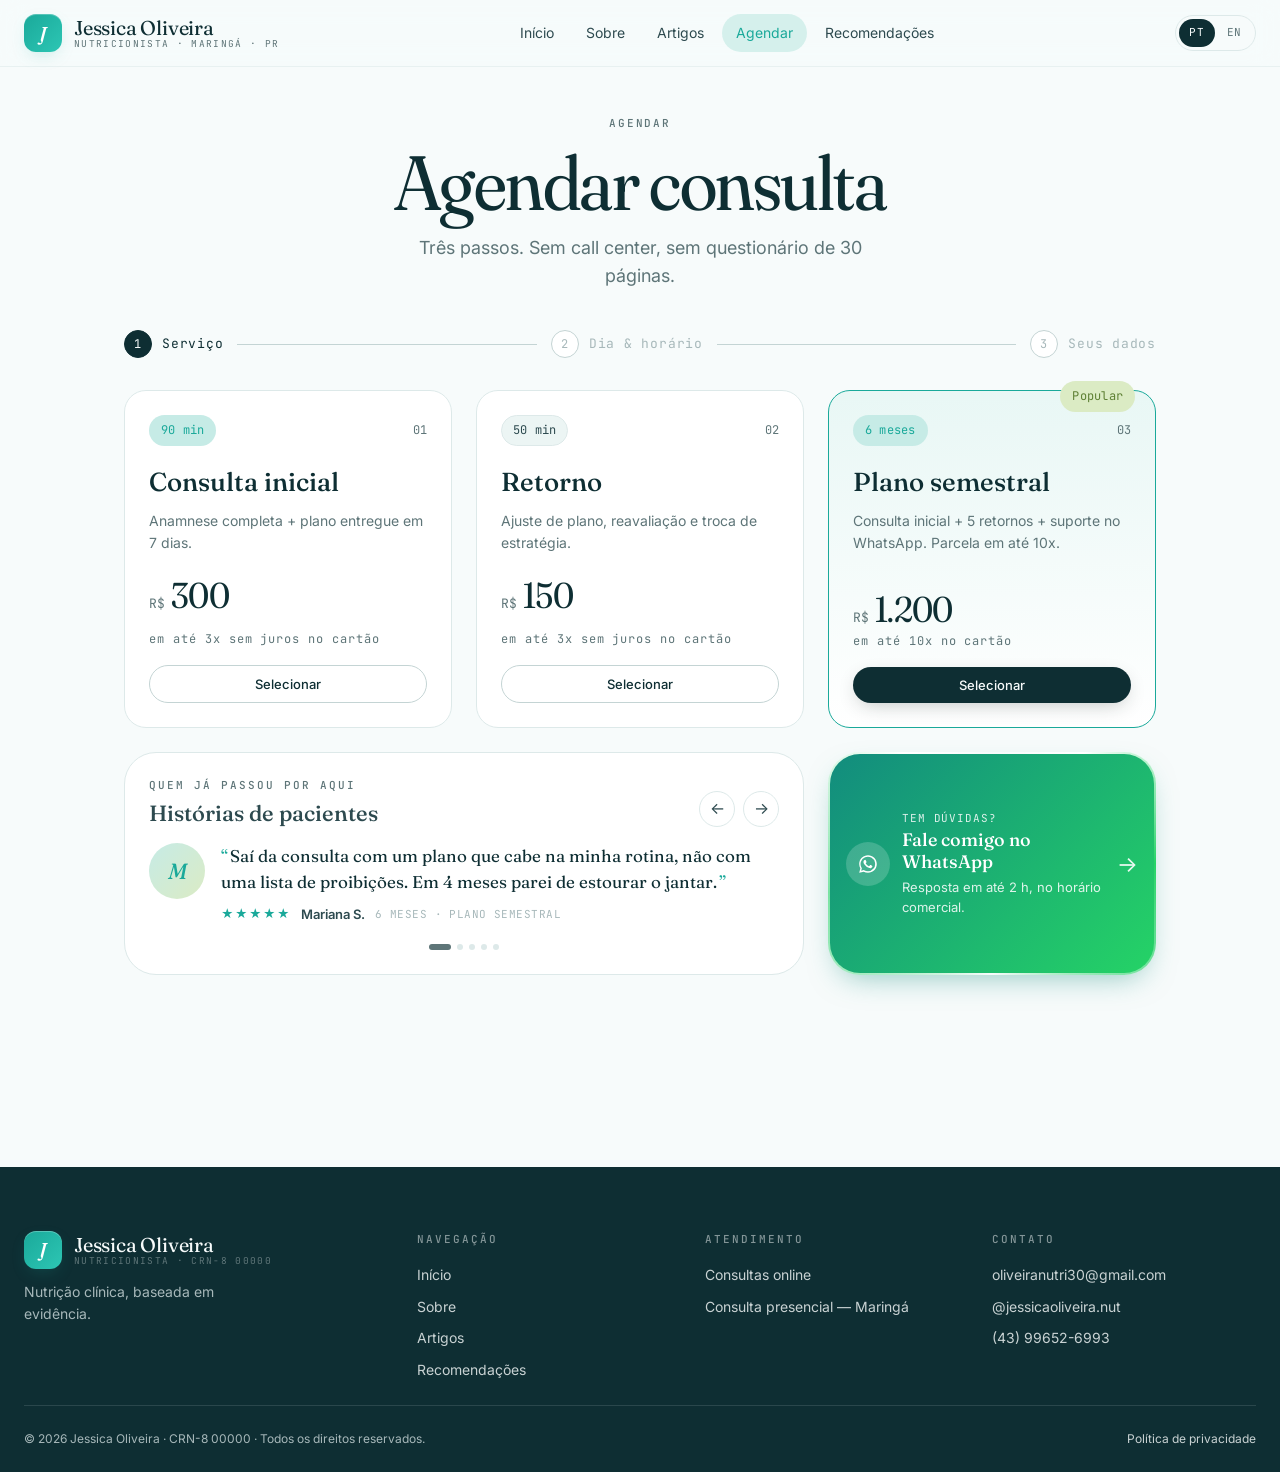
==== commit ef991e31: "Contatos reais: e-mail e WhatsApp Co-Authored-By: Claude Opus 5.5 <noreply@anthropic.com>" ====
--- a/agendamento.html
+++ b/agendamento.html
@@ -236,7 +236,7 @@
             </div>
             <div class="field">
               <label for="f-phone" data-i18n="bk.phone">WhatsApp</label>
-              <input type="tel" id="f-phone" autocomplete="tel" placeholder="(44) 99999-9999">
+              <input type="tel" id="f-phone" autocomplete="tel" placeholder="(43) 99999-9999">
             </div>
             <div class="field" style="grid-column:1/-1">
               <label for="f-notes" data-i18n="bk.notes">Observações (opcional)</label>
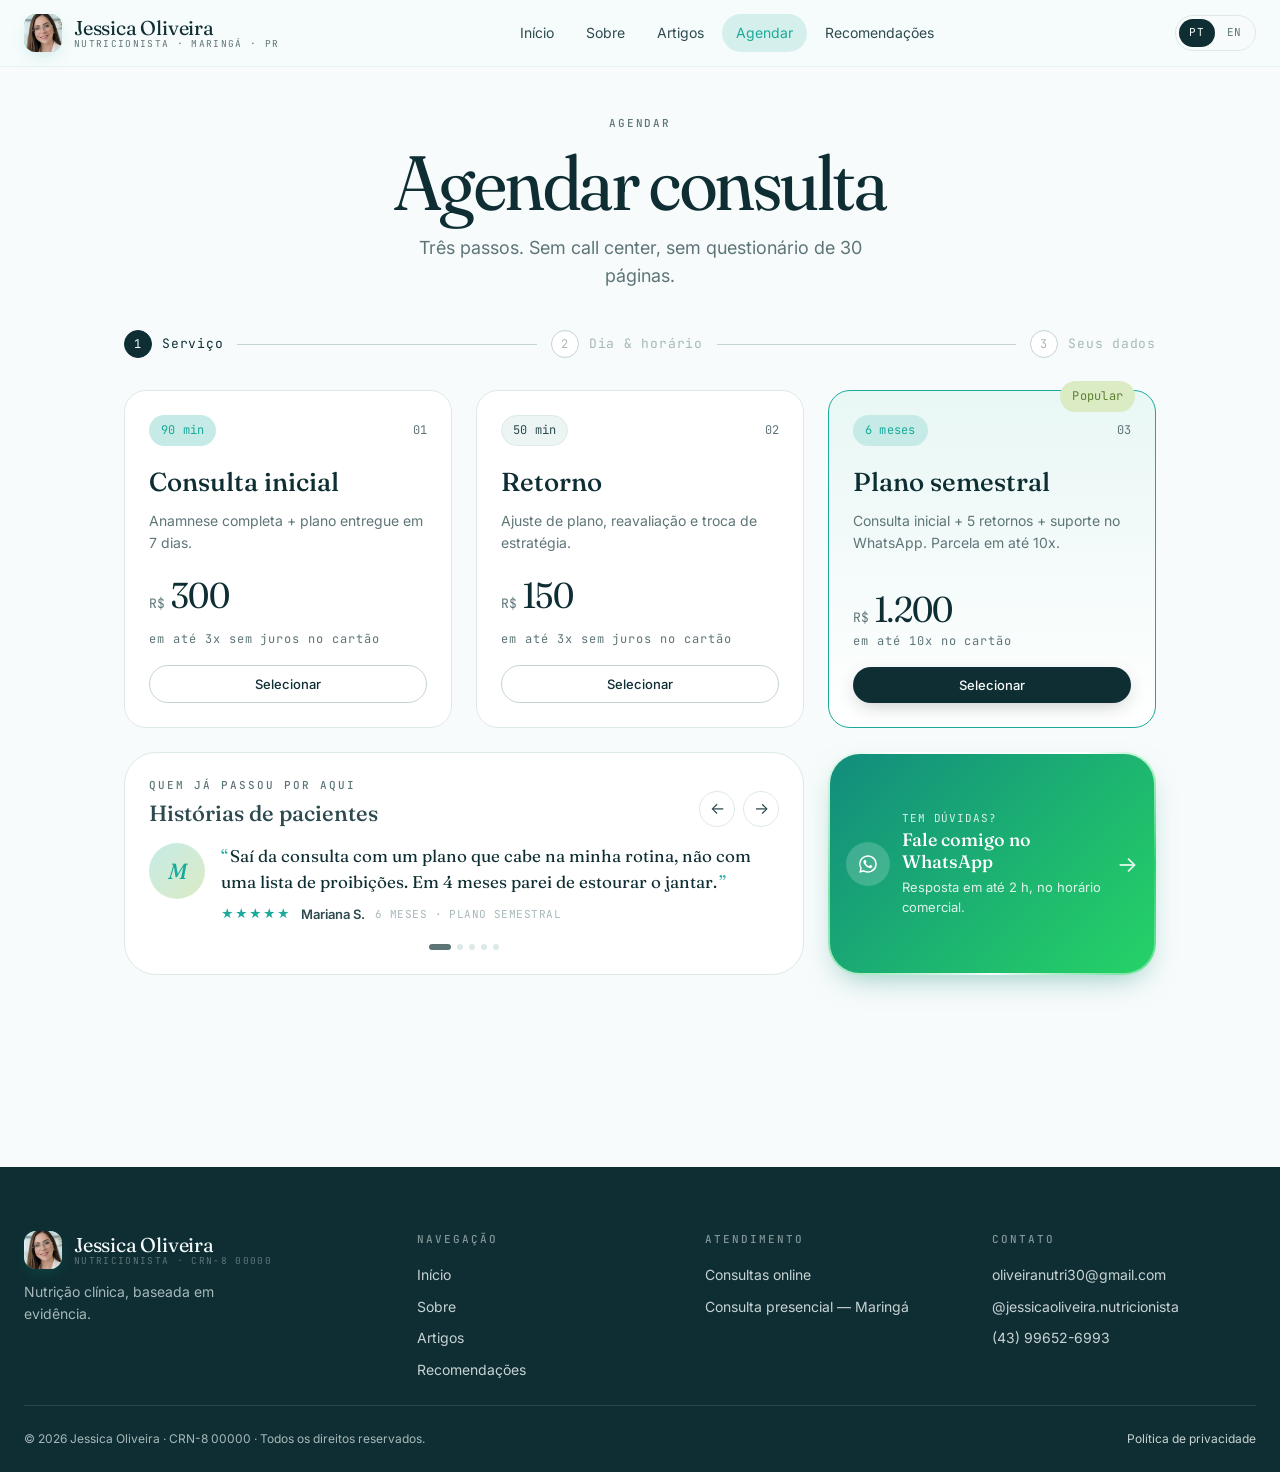
==== commit 7fac7c6c: "Mais movimento: título animado, faixa rolando, contadores, órbita e brilhos Animações passam a funci" ====
--- a/agendamento.html
+++ b/agendamento.html
@@ -85,7 +85,6 @@
   .wa-cta:hover .wa-arrow { transform: translateX(4px); }
   .wa-icon { width: 44px; height: 44px; border-radius: 50%; background: rgba(255,255,255,0.18); display: flex; align-items: center; justify-content: center; flex-shrink: 0; }
   .wa-arrow { font-size: 22px; transition: transform 250ms ease; opacity: 0.9; }
-  @media (prefers-reduced-motion: reduce) { .wa-cta { animation: none; } }
 </style>
 </head>
 <body data-page="agendar">
--- a/assets/styles.css
+++ b/assets/styles.css
@@ -452,10 +452,41 @@
   .orb-stage { max-width: 360px !important; margin: 0 auto !important; }
 }
 
-@media (prefers-reduced-motion: reduce) {
-  .orb-core, .orb-ring, .orb-satellite, .chip-dot { animation: none !important; }
-  [data-reveal] { transition: none !important; }
-}
+/* O site anima mesmo quando o Windows está com "efeitos de animação" desligados
+   (escolha do usuário em 19/10/2026). Só o parallax de rolagem é desligado nesse caso (app.js). */
+
+/* --------------------------- MOVIMENTO EXTRA --------------------------- */
+/* Título do topo: palavras sobem em sequência */
+.hero-title > span { display: inline-block; animation: word-rise 1s var(--ease) both; }
+.hero-title > span:nth-child(1) { animation-delay: .15s; }
+.hero-title > span:nth-child(2) { animation-delay: .35s; }
+.hero-title > span:nth-child(4) { animation-delay: .55s; }
+@keyframes word-rise { from { opacity: 0; transform: translateY(40px) rotate(2deg); filter: blur(6px); } to { opacity: 1; transform: none; filter: none; } }
+
+/* Faixa de especialidades rolando */
+.marquee { overflow: hidden; border-block: 1px solid var(--line); background: var(--bg-3); padding: 18px 0; -webkit-mask: linear-gradient(90deg, transparent, #000 8%, #000 92%, transparent); mask: linear-gradient(90deg, transparent, #000 8%, #000 92%, transparent); }
+.marquee-track { display: flex; width: max-content; gap: 40px; align-items: center; animation: marquee 38s linear infinite; }
+.marquee:hover .marquee-track { animation-play-state: paused; }
+.marquee-track span { font-family: var(--ff-display); font-size: clamp(22px, 3vw, 34px); font-style: italic; color: var(--ink); white-space: nowrap; }
+.marquee-track i { font-style: normal; color: var(--primary); font-size: 20px; }
+@keyframes marquee { to { transform: translateX(-50%); } }
+
+/* Bolhas do fundo seguem o mouse (app.js define --mx/--my) */
+.blob { transition: translate 1.2s var(--ease); translate: calc(var(--mx, 0) * 40px) calc(var(--my, 0) * 40px); }
+.blob.b2 { translate: calc(var(--mx, 0) * -60px) calc(var(--my, 0) * -60px); }
+
+/* Satélites também giram ao redor da órbita */
+.orb-ring::after { content: ""; position: absolute; top: -5px; left: 50%; width: 10px; height: 10px; border-radius: 50%; background: var(--primary); box-shadow: 0 0 16px var(--primary); }
+.orb-ring-2::after { background: var(--accent); box-shadow: 0 0 16px var(--accent); top: auto; bottom: -5px; }
+
+/* Botões com brilho passando */
+.btn-primary::after, .btn-accent::after { content: ""; position: absolute; inset: 0; border-radius: inherit; background: linear-gradient(110deg, transparent 35%, rgba(255,255,255,.28) 50%, transparent 65%); background-size: 250% 100%; background-position: 120% 0; pointer-events: none; }
+.btn-primary:hover::after, .btn-accent:hover::after { animation: shine .9s var(--ease); }
+@keyframes shine { to { background-position: -120% 0; } }
+
+/* Ícones dos cards pulam no hover */
+.card .flex-center svg { transition: transform .4s cubic-bezier(.3,1.6,.5,1); }
+.card:hover .flex-center svg { transform: scale(1.18) rotate(-6deg); }
 
 /* --------------------------- FORMULÁRIO --------------------------- */
 .field { display: flex; flex-direction: column; gap: 6px; }
